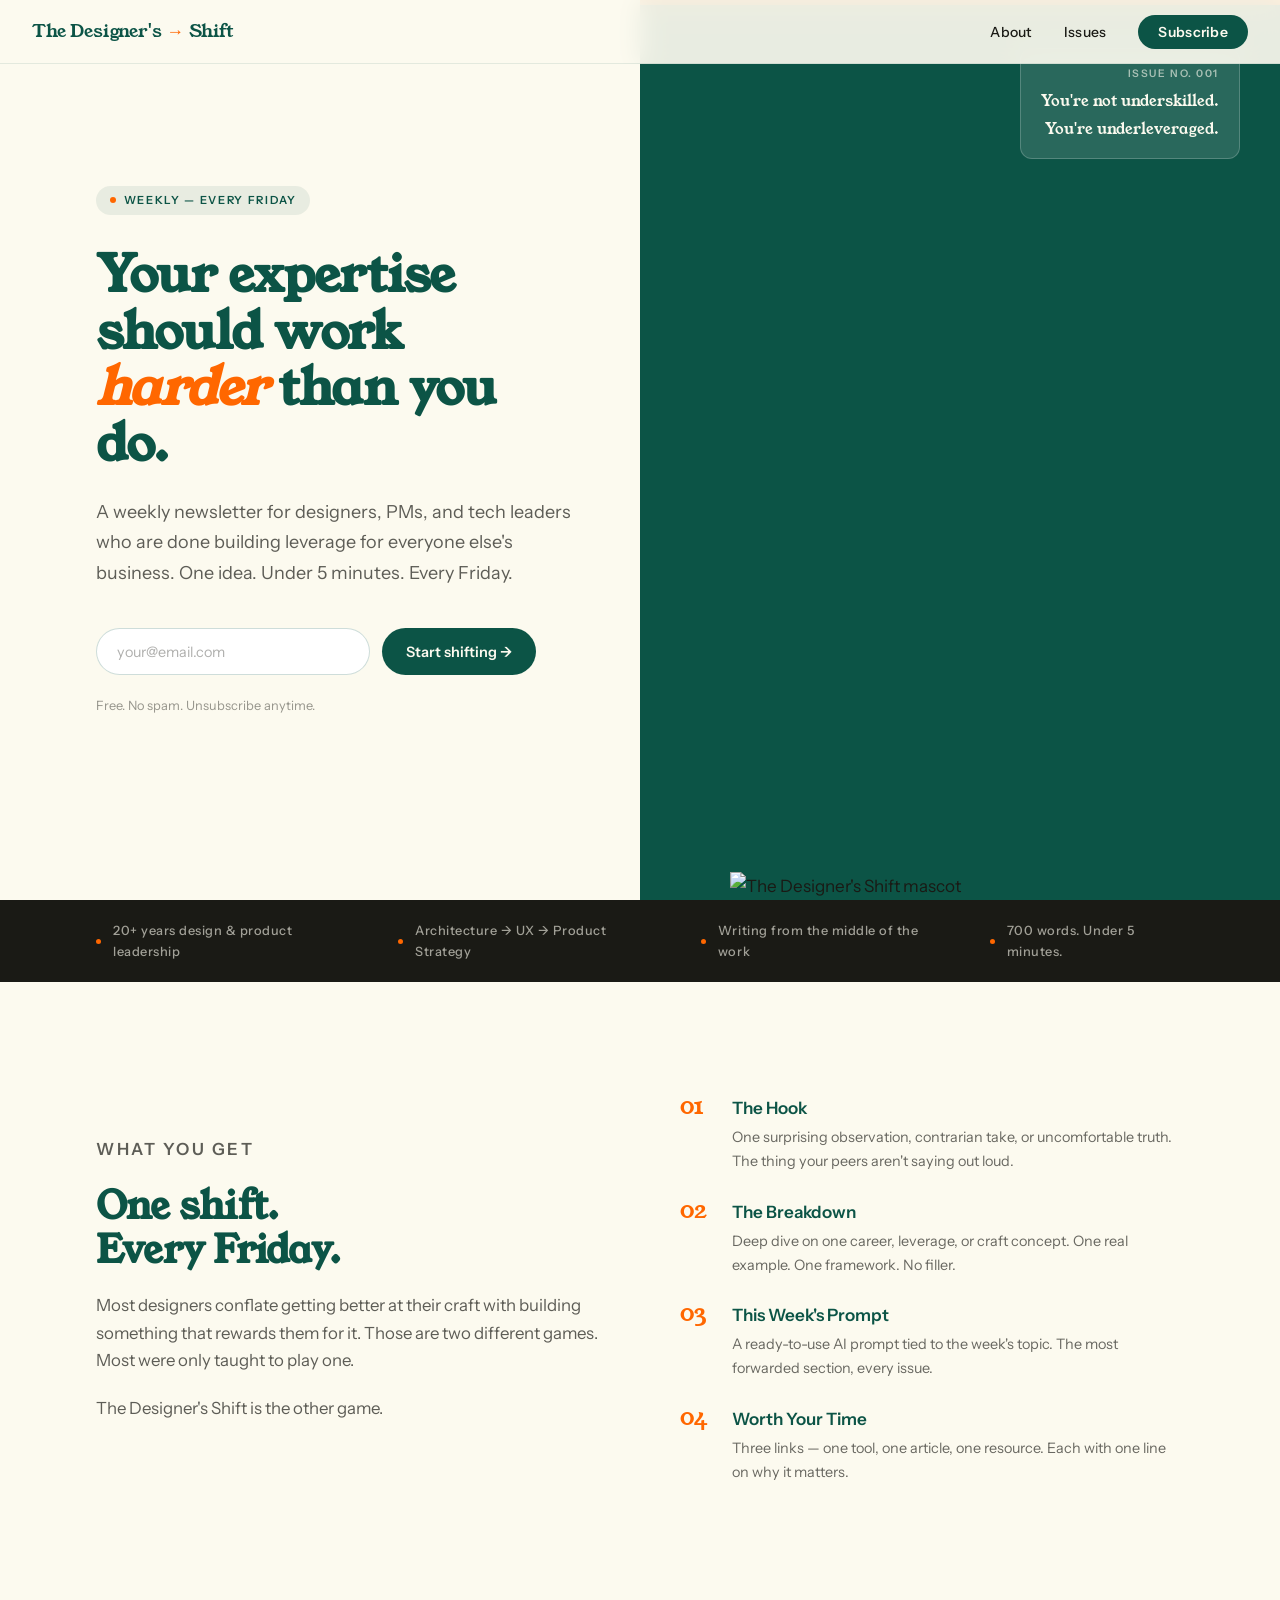
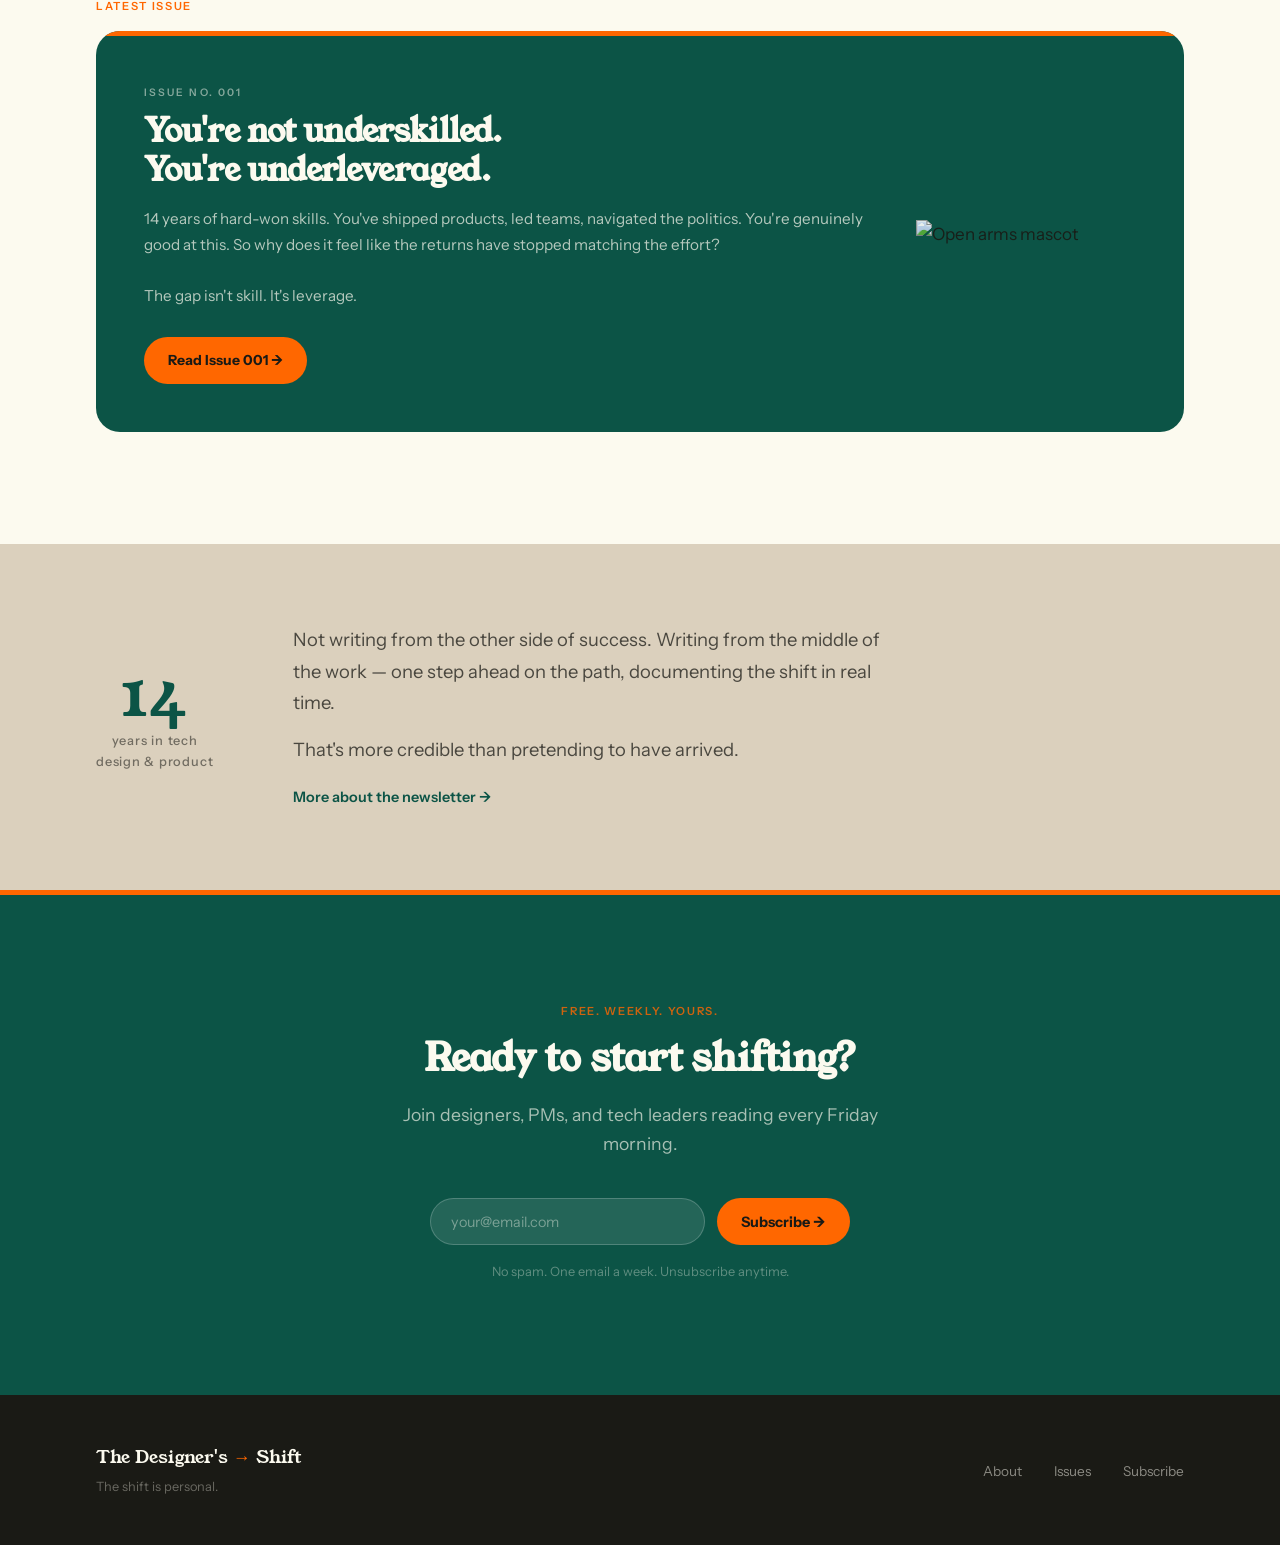
==== index.html @ 1e2752a4 "add site pages" ====
<!DOCTYPE html>
<html lang="en">
<head>
  <meta charset="UTF-8" />
  <meta name="viewport" content="width=device-width, initial-scale=1.0" />
  <title>The Designer's Shift — The shift is personal.</title>
  <meta name="description" content="A weekly newsletter for designers, PMs, and tech leaders who want their expertise to compound — not just clock in." />
  <link rel="preconnect" href="https://fonts.googleapis.com" />
  <link rel="preconnect" href="https://fonts.gstatic.com" crossorigin />
  <link href="https://fonts.googleapis.com/css2?family=Young+Serif&family=Instrument+Sans:ital,wght@0,400;0,500;0,600;1,400&display=swap" rel="stylesheet" />
  <style>
    *, *::before, *::after { box-sizing: border-box; margin: 0; padding: 0; }

    :root {
      --teal: #0C5446;
      --teal-light: #0e6655;
      --orange: #FF6700;
      --cream: #FCFAEF;
      --sand: #DBD0BD;
      --ink: #1A1A15;
      --serif: 'Young Serif', Georgia, serif;
      --sans: 'Instrument Sans', system-ui, sans-serif;
    }

    html { scroll-behavior: smooth; }

    body {
      background: var(--cream);
      color: var(--ink);
      font-family: var(--sans);
      font-size: 17px;
      line-height: 1.65;
      -webkit-font-smoothing: antialiased;
    }

    /* NAV */
    nav {
      position: fixed;
      top: 0; left: 0; right: 0;
      z-index: 100;
      padding: 0 2rem;
      height: 64px;
      display: flex;
      align-items: center;
      justify-content: space-between;
      background: rgba(252, 250, 239, 0.92);
      backdrop-filter: blur(12px);
      -webkit-backdrop-filter: blur(12px);
      border-bottom: 1px solid rgba(12, 84, 70, 0.1);
      transition: all 0.4s cubic-bezier(0.32, 0.72, 0, 1);
    }

    .nav-wordmark {
      font-family: var(--serif);
      font-size: 1.1rem;
      color: var(--teal);
      text-decoration: none;
      letter-spacing: -0.01em;
    }

    .nav-wordmark span {
      color: var(--orange);
    }

    .nav-links {
      display: flex;
      align-items: center;
      gap: 2rem;
      list-style: none;
    }

    .nav-links a {
      font-family: var(--sans);
      font-size: 0.875rem;
      font-weight: 500;
      color: var(--ink);
      text-decoration: none;
      letter-spacing: 0.02em;
      transition: color 0.2s ease;
    }

    .nav-links a:hover { color: var(--teal); }

    .nav-cta {
      background: var(--teal) !important;
      color: var(--cream) !important;
      padding: 0.5rem 1.25rem;
      border-radius: 100px;
      font-weight: 600 !important;
      transition: background 0.2s ease, transform 0.2s cubic-bezier(0.32, 0.72, 0, 1) !important;
    }

    .nav-cta:hover {
      background: var(--teal-light) !important;
      transform: translateY(-1px);
    }

    /* HERO */
    .hero {
      min-height: 100dvh;
      display: grid;
      grid-template-columns: 1fr 1fr;
      align-items: center;
      padding-top: 64px;
      overflow: hidden;
    }

    .hero-left {
      padding: 6rem 4rem 6rem 6rem;
      opacity: 0;
      transform: translateY(24px);
      animation: fadeUp 0.9s cubic-bezier(0.32, 0.72, 0, 1) 0.1s forwards;
    }

    .eyebrow {
      display: inline-flex;
      align-items: center;
      gap: 0.5rem;
      background: rgba(12, 84, 70, 0.08);
      color: var(--teal);
      font-size: 0.7rem;
      font-weight: 600;
      letter-spacing: 0.15em;
      text-transform: uppercase;
      padding: 0.35rem 0.85rem;
      border-radius: 100px;
      margin-bottom: 2rem;
    }

    .eyebrow-dot {
      width: 6px;
      height: 6px;
      background: var(--orange);
      border-radius: 50%;
    }

    h1 {
      font-family: var(--serif);
      font-size: clamp(2.5rem, 4vw, 3.75rem);
      line-height: 1.1;
      color: var(--teal);
      letter-spacing: -0.02em;
      margin-bottom: 1.5rem;
    }

    h1 em {
      font-style: italic;
      color: var(--orange);
    }

    .hero-sub {
      font-size: 1.125rem;
      color: rgba(26, 26, 21, 0.7);
      max-width: 480px;
      margin-bottom: 2.5rem;
      line-height: 1.7;
    }

    .hero-form {
      display: flex;
      gap: 0.75rem;
      max-width: 440px;
    }

    .hero-input {
      flex: 1;
      padding: 0.85rem 1.25rem;
      border: 1.5px solid rgba(12, 84, 70, 0.2);
      border-radius: 100px;
      background: white;
      font-family: var(--sans);
      font-size: 0.9rem;
      color: var(--ink);
      outline: none;
      transition: border-color 0.2s ease;
    }

    .hero-input:focus { border-color: var(--teal); }
    .hero-input::placeholder { color: rgba(26,26,21,0.35); }

    .btn-primary {
      background: var(--teal);
      color: var(--cream);
      border: none;
      padding: 0.85rem 1.5rem;
      border-radius: 100px;
      font-family: var(--sans);
      font-size: 0.9rem;
      font-weight: 600;
      cursor: pointer;
      white-space: nowrap;
      transition: all 0.25s cubic-bezier(0.32, 0.72, 0, 1);
    }

    .btn-primary:hover {
      background: var(--teal-light);
      transform: translateY(-2px);
    }

    .hero-meta {
      margin-top: 1.25rem;
      font-size: 0.8rem;
      color: rgba(26,26,21,0.45);
    }

    .hero-right {
      position: relative;
      height: 100%;
      background: var(--teal);
      display: flex;
      align-items: flex-end;
      justify-content: center;
      overflow: hidden;
      opacity: 0;
      animation: fadeIn 1s cubic-bezier(0.32, 0.72, 0, 1) 0.3s forwards;
    }

    .hero-stripe {
      position: absolute;
      top: 0; left: 0; right: 0;
      height: 5px;
      background: var(--orange);
    }

    .hero-mascot {
      width: 85%;
      max-width: 460px;
      display: block;
      position: relative;
      z-index: 2;
    }

    .hero-issue-badge {
      position: absolute;
      top: 3rem;
      right: 2.5rem;
      background: rgba(255,255,255,0.12);
      border: 1px solid rgba(255,255,255,0.2);
      border-radius: 12px;
      padding: 1rem 1.25rem;
      color: var(--cream);
      text-align: right;
    }

    .hero-issue-badge .label {
      font-size: 0.65rem;
      font-weight: 600;
      letter-spacing: 0.15em;
      text-transform: uppercase;
      opacity: 0.6;
      display: block;
      margin-bottom: 0.25rem;
    }

    .hero-issue-badge .subject {
      font-family: var(--serif);
      font-size: 0.95rem;
      line-height: 1.3;
    }

    /* PROOF BAR */
    .proof-bar {
      background: var(--ink);
      padding: 1.25rem 6rem;
      display: flex;
      align-items: center;
      gap: 3rem;
      opacity: 0;
      animation: fadeIn 0.8s ease 0.8s forwards;
    }

    .proof-item {
      display: flex;
      align-items: center;
      gap: 0.75rem;
      color: rgba(252,250,239,0.6);
      font-size: 0.8rem;
      font-weight: 500;
      letter-spacing: 0.04em;
    }

    .proof-dot {
      width: 5px; height: 5px;
      background: var(--orange);
      border-radius: 50%;
      flex-shrink: 0;
    }

    /* SECTIONS */
    section {
      padding: 7rem 6rem;
    }

    .section-eyebrow {
      font-size: 0.7rem;
      font-weight: 600;
      letter-spacing: 0.15em;
      text-transform: uppercase;
      color: var(--orange);
      margin-bottom: 1rem;
    }

    h2 {
      font-family: var(--serif);
      font-size: clamp(2rem, 3vw, 2.75rem);
      color: var(--teal);
      letter-spacing: -0.02em;
      line-height: 1.15;
      margin-bottom: 1.25rem;
    }

    /* WHAT YOU GET */
    .what-grid {
      display: grid;
      grid-template-columns: 1fr 1fr;
      gap: 5rem;
      align-items: center;
    }

    .what-left p {
      color: rgba(26,26,21,0.7);
      margin-bottom: 1.25rem;
      font-size: 1.05rem;
    }

    .features {
      display: flex;
      flex-direction: column;
      gap: 1.5rem;
    }

    .feature {
      display: flex;
      gap: 1.25rem;
      align-items: flex-start;
      opacity: 0;
      transform: translateY(16px);
      transition: all 0.6s cubic-bezier(0.32, 0.72, 0, 1);
    }

    .feature.visible {
      opacity: 1;
      transform: translateY(0);
    }

    .feature-num {
      font-family: var(--serif);
      font-size: 1.5rem;
      color: var(--orange);
      line-height: 1;
      flex-shrink: 0;
      width: 2rem;
    }

    .feature-text strong {
      display: block;
      font-weight: 600;
      color: var(--teal);
      margin-bottom: 0.25rem;
    }

    .feature-text p {
      font-size: 0.9rem;
      color: rgba(26,26,21,0.65);
    }

    /* THE ISSUE */
    .issue-preview {
      background: var(--teal);
      border-radius: 24px;
      overflow: hidden;
      position: relative;
    }

    .issue-stripe {
      height: 5px;
      background: var(--orange);
    }

    .issue-inner {
      padding: 3rem;
      display: grid;
      grid-template-columns: 1fr auto;
      gap: 3rem;
      align-items: center;
    }

    .issue-label {
      font-size: 0.65rem;
      font-weight: 600;
      letter-spacing: 0.2em;
      text-transform: uppercase;
      color: rgba(252,250,239,0.5);
      margin-bottom: 0.75rem;
    }

    .issue-title {
      font-family: var(--serif);
      font-size: 2rem;
      color: var(--cream);
      line-height: 1.2;
      margin-bottom: 1rem;
    }

    .issue-body {
      color: rgba(252,250,239,0.7);
      font-size: 0.95rem;
      line-height: 1.7;
      margin-bottom: 1.75rem;
    }

    .btn-secondary {
      display: inline-flex;
      align-items: center;
      gap: 0.5rem;
      background: var(--orange);
      color: var(--ink);
      padding: 0.75rem 1.5rem;
      border-radius: 100px;
      font-family: var(--sans);
      font-size: 0.875rem;
      font-weight: 700;
      text-decoration: none;
      transition: all 0.25s cubic-bezier(0.32, 0.72, 0, 1);
    }

    .btn-secondary:hover { transform: translateY(-2px); opacity: 0.9; }

    .issue-mascot {
      width: 220px;
      opacity: 0.9;
    }

    /* ABOUT STRIP */
    .about-strip {
      background: var(--sand);
      padding: 5rem 6rem;
      display: grid;
      grid-template-columns: auto 1fr;
      gap: 5rem;
      align-items: center;
    }

    .about-stat {
      text-align: center;
    }

    .stat-num {
      font-family: var(--serif);
      font-size: 4rem;
      color: var(--teal);
      line-height: 1;
      display: block;
    }

    .stat-label {
      font-size: 0.8rem;
      font-weight: 500;
      color: rgba(26,26,21,0.55);
      letter-spacing: 0.06em;
      display: block;
      margin-top: 0.25rem;
    }

    .about-text p {
      font-size: 1.15rem;
      color: rgba(26,26,21,0.75);
      line-height: 1.7;
      margin-bottom: 1rem;
      max-width: 600px;
    }

    .about-text p:last-child { margin-bottom: 0; }

    /* CTA SECTION */
    .cta-section {
      background: var(--teal);
      padding: 7rem 6rem;
      text-align: center;
      position: relative;
      overflow: hidden;
    }

    .cta-section::before {
      content: '';
      position: absolute;
      top: 0; left: 0; right: 0;
      height: 5px;
      background: var(--orange);
    }

    .cta-section h2 { color: var(--cream); }

    .cta-section .sub {
      color: rgba(252,250,239,0.65);
      font-size: 1.1rem;
      max-width: 520px;
      margin: 1rem auto 2.5rem;
    }

    .cta-form {
      display: flex;
      gap: 0.75rem;
      max-width: 420px;
      margin: 0 auto;
    }

    .cta-input {
      flex: 1;
      padding: 0.85rem 1.25rem;
      border: 1.5px solid rgba(255,255,255,0.2);
      border-radius: 100px;
      background: rgba(255,255,255,0.1);
      font-family: var(--sans);
      font-size: 0.9rem;
      color: var(--cream);
      outline: none;
      transition: border-color 0.2s ease;
    }

    .cta-input:focus { border-color: rgba(255,255,255,0.5); }
    .cta-input::placeholder { color: rgba(252,250,239,0.4); }

    .btn-orange {
      background: var(--orange);
      color: var(--ink);
      border: none;
      padding: 0.85rem 1.5rem;
      border-radius: 100px;
      font-family: var(--sans);
      font-size: 0.9rem;
      font-weight: 700;
      cursor: pointer;
      white-space: nowrap;
      transition: all 0.25s cubic-bezier(0.32, 0.72, 0, 1);
    }

    .btn-orange:hover { transform: translateY(-2px); opacity: 0.9; }

    .cta-meta {
      margin-top: 1rem;
      font-size: 0.8rem;
      color: rgba(252,250,239,0.35);
    }

    /* FOOTER */
    footer {
      background: var(--ink);
      padding: 3rem 6rem;
      display: flex;
      align-items: center;
      justify-content: space-between;
    }

    .footer-wordmark {
      font-family: var(--serif);
      font-size: 1.1rem;
      color: var(--cream);
    }

    .footer-wordmark span { color: var(--orange); }

    .footer-tagline {
      font-size: 0.8rem;
      color: rgba(252,250,239,0.35);
      margin-top: 0.25rem;
    }

    .footer-links {
      display: flex;
      gap: 2rem;
      list-style: none;
    }

    .footer-links a {
      color: rgba(252,250,239,0.5);
      text-decoration: none;
      font-size: 0.85rem;
      transition: color 0.2s ease;
    }

    .footer-links a:hover { color: var(--cream); }

    @keyframes fadeUp {
      to { opacity: 1; transform: translateY(0); }
    }

    @keyframes fadeIn {
      to { opacity: 1; }
    }

    /* RESPONSIVE */
    @media (max-width: 768px) {
      nav { padding: 0 1.5rem; }

      .hero {
        grid-template-columns: 1fr;
        min-height: auto;
      }

      .hero-left {
        padding: 5rem 1.5rem 3rem;
      }

      .hero-right {
        min-height: 360px;
      }

      .hero-form {
        flex-direction: column;
        max-width: 100%;
      }

      .proof-bar { padding: 1.25rem 1.5rem; flex-wrap: wrap; gap: 1rem; }

      section { padding: 4rem 1.5rem; }

      .what-grid { grid-template-columns: 1fr; gap: 3rem; }

      .issue-inner { grid-template-columns: 1fr; }
      .issue-mascot { display: none; }

      .about-strip { padding: 4rem 1.5rem; grid-template-columns: 1fr; gap: 2rem; }

      .cta-section { padding: 5rem 1.5rem; }
      .cta-form { flex-direction: column; max-width: 100%; }

      footer { padding: 2.5rem 1.5rem; flex-direction: column; gap: 1.5rem; text-align: center; }
      .footer-links { justify-content: center; }
    }
  </style>
</head>
<body>

  <!-- NAV -->
  <nav>
    <a href="index.html" class="nav-wordmark">The Designer's <span>→</span> Shift</a>
    <ul class="nav-links">
      <li><a href="about.html">About</a></li>
      <li><a href="blog.html">Issues</a></li>
      <li><a href="subscribe.html" class="nav-cta">Subscribe</a></li>
    </ul>
  </nav>

  <!-- HERO -->
  <section class="hero" style="padding: 0;">
    <div class="hero-left">
      <div class="eyebrow">
        <span class="eyebrow-dot"></span>
        Weekly — Every Friday
      </div>
      <h1>Your expertise should work<br/><em>harder</em> than you do.</h1>
      <p class="hero-sub">A weekly newsletter for designers, PMs, and tech leaders who are done building leverage for everyone else's business. One idea. Under 5 minutes. Every Friday.</p>
      <div class="hero-form">
        <input type="email" class="hero-input" placeholder="your@email.com" />
        <button class="btn-primary">Start shifting →</button>
      </div>
      <p class="hero-meta">Free. No spam. Unsubscribe anytime.</p>
    </div>
    <div class="hero-right">
      <div class="hero-stripe"></div>
      <div class="hero-issue-badge">
        <span class="label">Issue No. 001</span>
        <span class="subject">You're not underskilled.<br/>You're underleveraged.</span>
      </div>
      <img src="assets/mascot-openarms.png" alt="The Designer's Shift mascot" class="hero-mascot" />
    </div>
  </section>

  <!-- PROOF BAR -->
  <div class="proof-bar">
    <div class="proof-item"><span class="proof-dot"></span>20+ years design & product leadership</div>
    <div class="proof-item"><span class="proof-dot"></span>Architecture → UX → Product Strategy</div>
    <div class="proof-item"><span class="proof-dot"></span>Writing from the middle of the work</div>
    <div class="proof-item"><span class="proof-dot"></span>700 words. Under 5 minutes.</div>
  </div>

  <!-- WHAT YOU GET -->
  <section>
    <div class="what-grid">
      <div class="what-left">
        <p class="section-eyebrow">What you get</p>
        <h2>One shift.<br/>Every Friday.</h2>
        <p>Most designers conflate getting better at their craft with building something that rewards them for it. Those are two different games. Most were only taught to play one.</p>
        <p>The Designer's Shift is the other game.</p>
      </div>
      <div class="features">
        <div class="feature">
          <span class="feature-num">01</span>
          <div class="feature-text">
            <strong>The Hook</strong>
            <p>One surprising observation, contrarian take, or uncomfortable truth. The thing your peers aren't saying out loud.</p>
          </div>
        </div>
        <div class="feature">
          <span class="feature-num">02</span>
          <div class="feature-text">
            <strong>The Breakdown</strong>
            <p>Deep dive on one career, leverage, or craft concept. One real example. One framework. No filler.</p>
          </div>
        </div>
        <div class="feature">
          <span class="feature-num">03</span>
          <div class="feature-text">
            <strong>This Week's Prompt</strong>
            <p>A ready-to-use AI prompt tied to the week's topic. The most forwarded section, every issue.</p>
          </div>
        </div>
        <div class="feature">
          <span class="feature-num">04</span>
          <div class="feature-text">
            <strong>Worth Your Time</strong>
            <p>Three links — one tool, one article, one resource. Each with one line on why it matters.</p>
          </div>
        </div>
      </div>
    </div>
  </section>

  <!-- ISSUE PREVIEW -->
  <section style="padding-top: 0;">
    <p class="section-eyebrow">Latest issue</p>
    <div class="issue-preview">
      <div class="issue-stripe"></div>
      <div class="issue-inner">
        <div>
          <p class="issue-label">Issue No. 001</p>
          <h2 class="issue-title">You're not underskilled.<br/>You're underleveraged.</h2>
          <p class="issue-body">14 years of hard-won skills. You've shipped products, led teams, navigated the politics. You're genuinely good at this. So why does it feel like the returns have stopped matching the effort?<br/><br/>The gap isn't skill. It's leverage.</p>
          <a href="blog.html" class="btn-secondary">Read Issue 001 →</a>
        </div>
        <img src="assets/mascot-openarms.png" alt="Open arms mascot" class="issue-mascot" />
      </div>
    </div>
  </section>

  <!-- ABOUT STRIP -->
  <div class="about-strip">
    <div>
      <div class="about-stat">
        <span class="stat-num">14</span>
        <span class="stat-label">years in tech<br/>design & product</span>
      </div>
    </div>
    <div class="about-text">
      <p>Not writing from the other side of success. Writing from the middle of the work — one step ahead on the path, documenting the shift in real time.</p>
      <p>That's more credible than pretending to have arrived.</p>
      <a href="about.html" style="color: var(--teal); font-weight: 600; font-size: 0.9rem; text-decoration: none;">More about the newsletter →</a>
    </div>
  </div>

  <!-- CTA -->
  <section class="cta-section">
    <p class="section-eyebrow" style="color: rgba(255,103,0,0.8);">Free. Weekly. Yours.</p>
    <h2>Ready to start shifting?</h2>
    <p class="sub">Join designers, PMs, and tech leaders reading every Friday morning.</p>
    <div class="cta-form">
      <input type="email" class="cta-input" placeholder="your@email.com" />
      <button class="btn-orange">Subscribe →</button>
    </div>
    <p class="cta-meta">No spam. One email a week. Unsubscribe anytime.</p>
  </section>

  <!-- FOOTER -->
  <footer>
    <div>
      <div class="footer-wordmark">The Designer's <span>→</span> Shift</div>
      <div class="footer-tagline">The shift is personal.</div>
    </div>
    <ul class="footer-links">
      <li><a href="about.html">About</a></li>
      <li><a href="blog.html">Issues</a></li>
      <li><a href="subscribe.html">Subscribe</a></li>
    </ul>
  </footer>

  <script>
    // Scroll reveal for features
    const observer = new IntersectionObserver((entries) => {
      entries.forEach((entry, i) => {
        if (entry.isIntersecting) {
          setTimeout(() => entry.target.classList.add('visible'), i * 100);
        }
      });
    }, { threshold: 0.2 });

    document.querySelectorAll('.feature').forEach(el => observer.observe(el));
  </script>
</body>
</html>
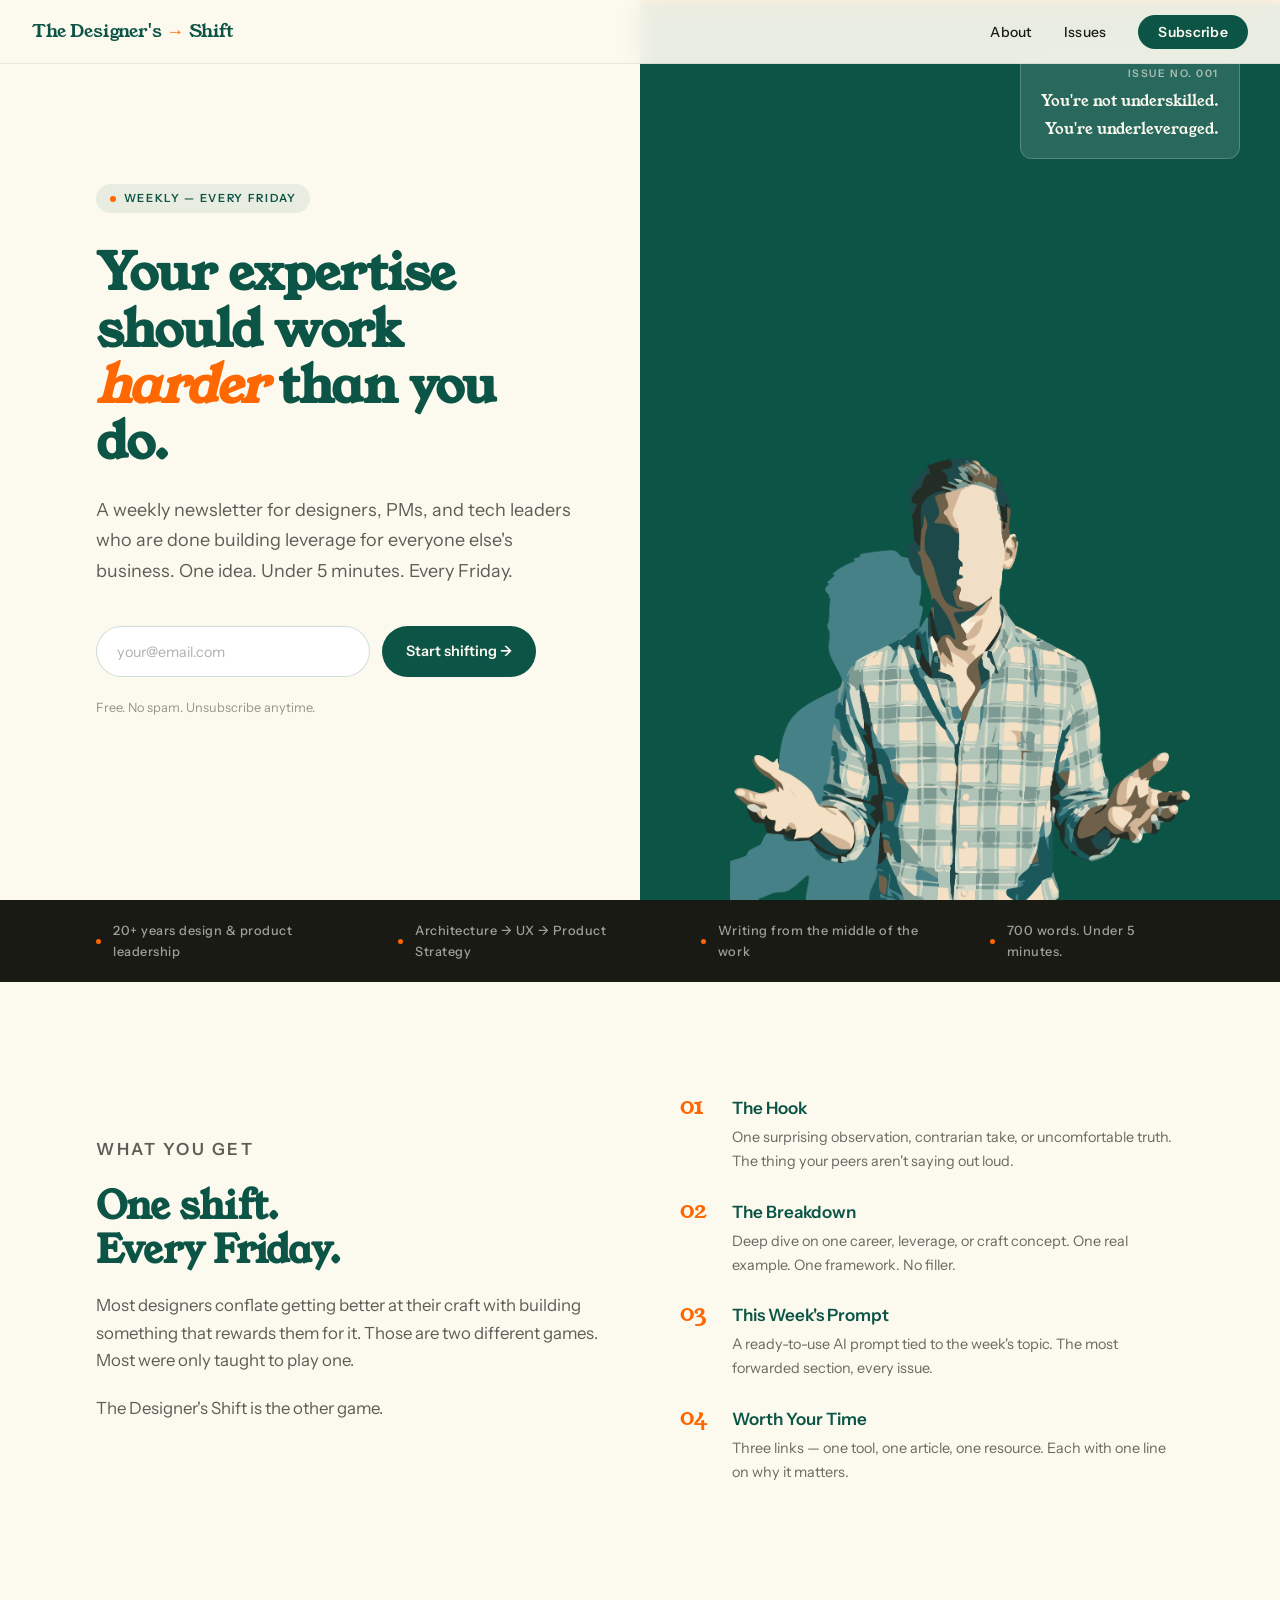
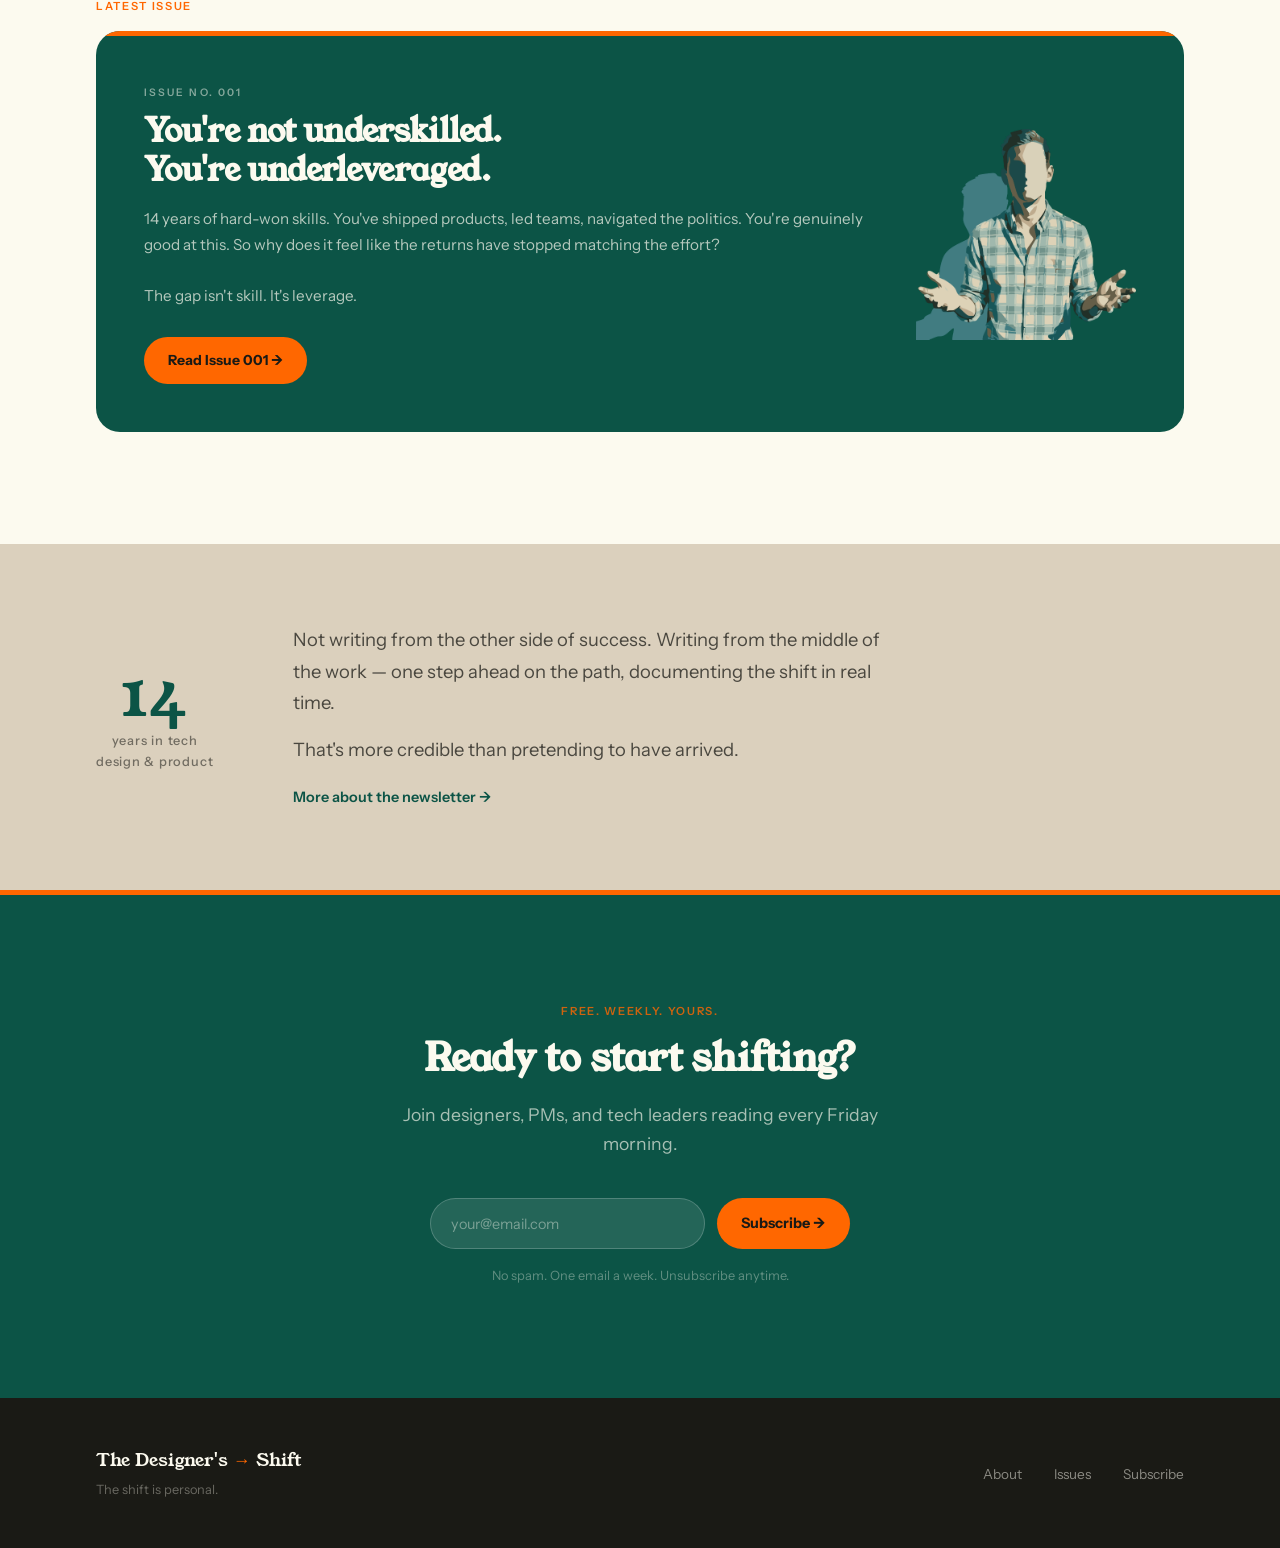
==== commit 8ccd8eed: "wire subscribe buttons to beehiiv" ====
--- a/index.html
+++ b/index.html
@@ -653,7 +653,7 @@
       <p class="hero-sub">A weekly newsletter for designers, PMs, and tech leaders who are done building leverage for everyone else's business. One idea. Under 5 minutes. Every Friday.</p>
       <div class="hero-form">
         <input type="email" class="hero-input" placeholder="your@email.com" />
-        <button class="btn-primary">Start shifting →</button>
+        <a href="https://thedesignersshift.beehiiv.com/subscribe" class="btn-primary" style="text-decoration:none;">Start shifting →</a>
       </div>
       <p class="hero-meta">Free. No spam. Unsubscribe anytime.</p>
     </div>
@@ -756,7 +756,7 @@
     <p class="sub">Join designers, PMs, and tech leaders reading every Friday morning.</p>
     <div class="cta-form">
       <input type="email" class="cta-input" placeholder="your@email.com" />
-      <button class="btn-orange">Subscribe →</button>
+      <a href="https://thedesignersshift.beehiiv.com/subscribe" class="btn-orange" style="text-decoration:none;">Subscribe →</a>
     </div>
     <p class="cta-meta">No spam. One email a week. Unsubscribe anytime.</p>
   </section>
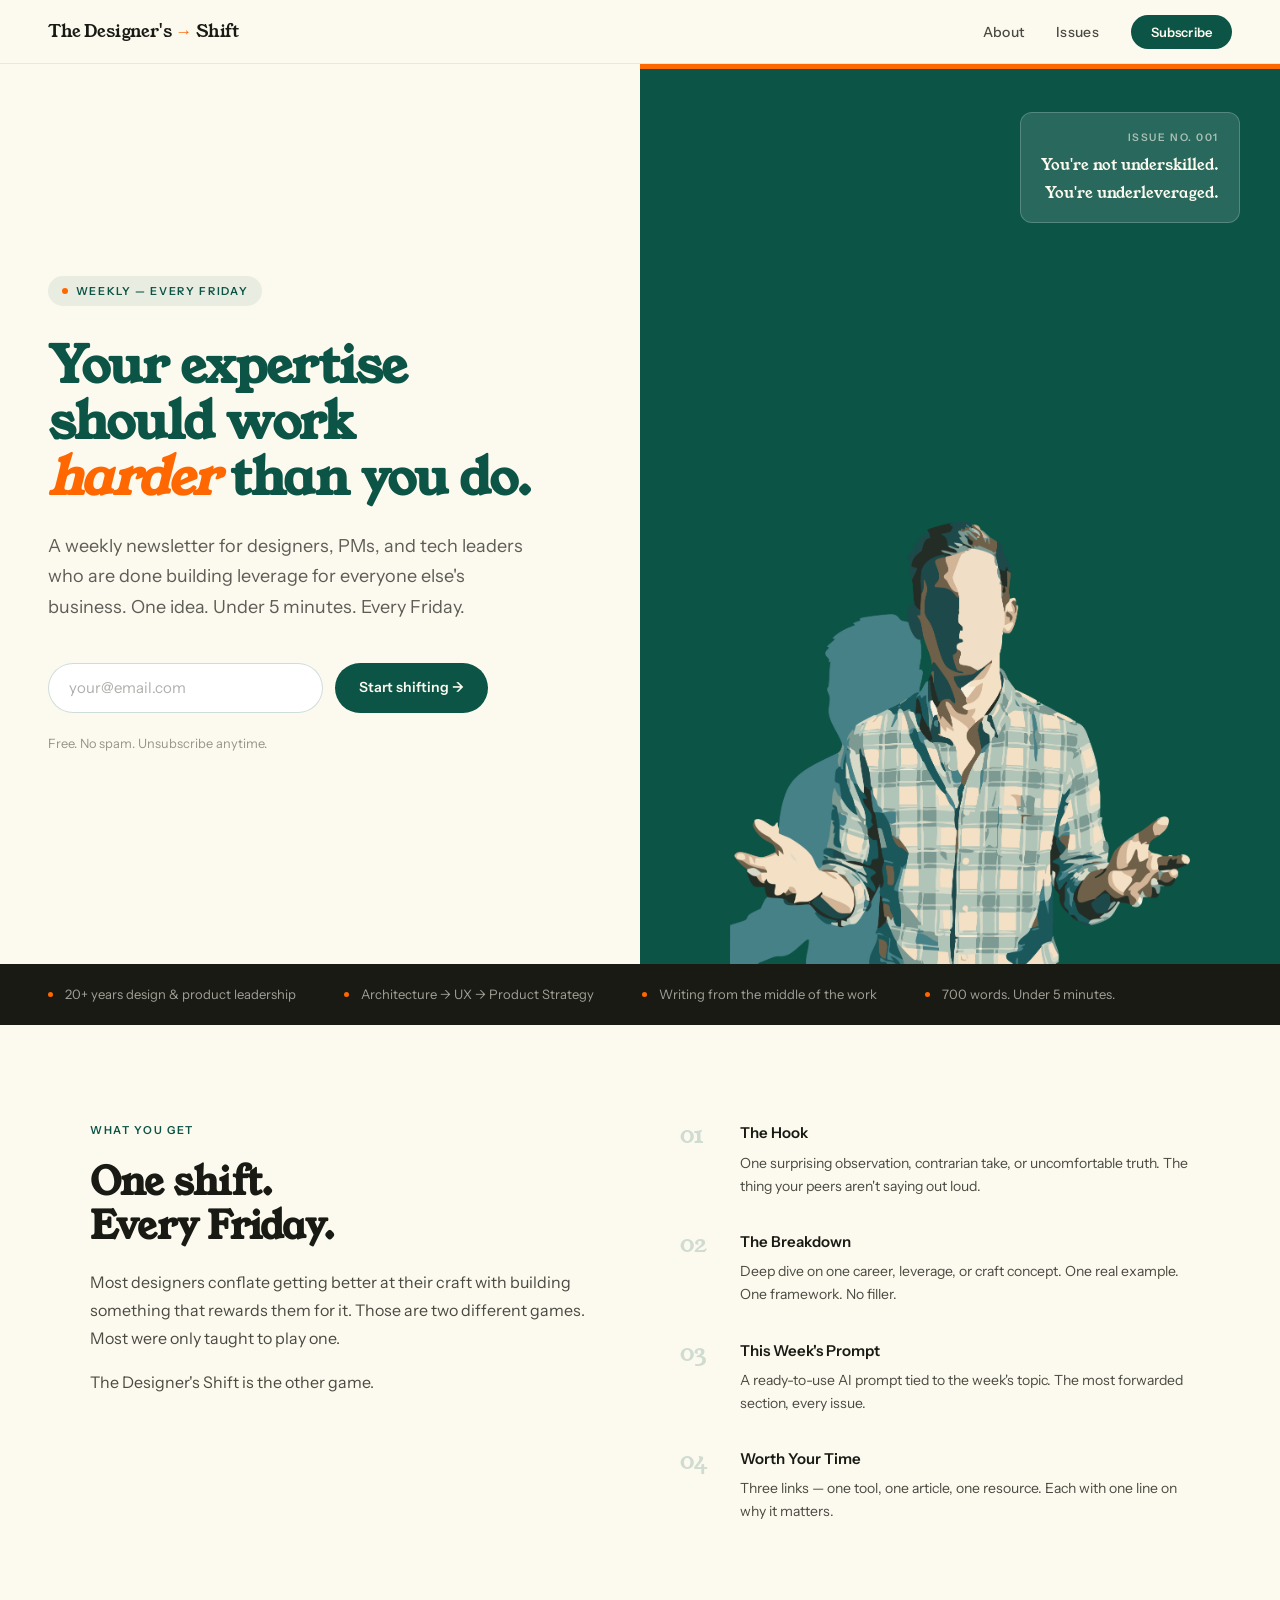
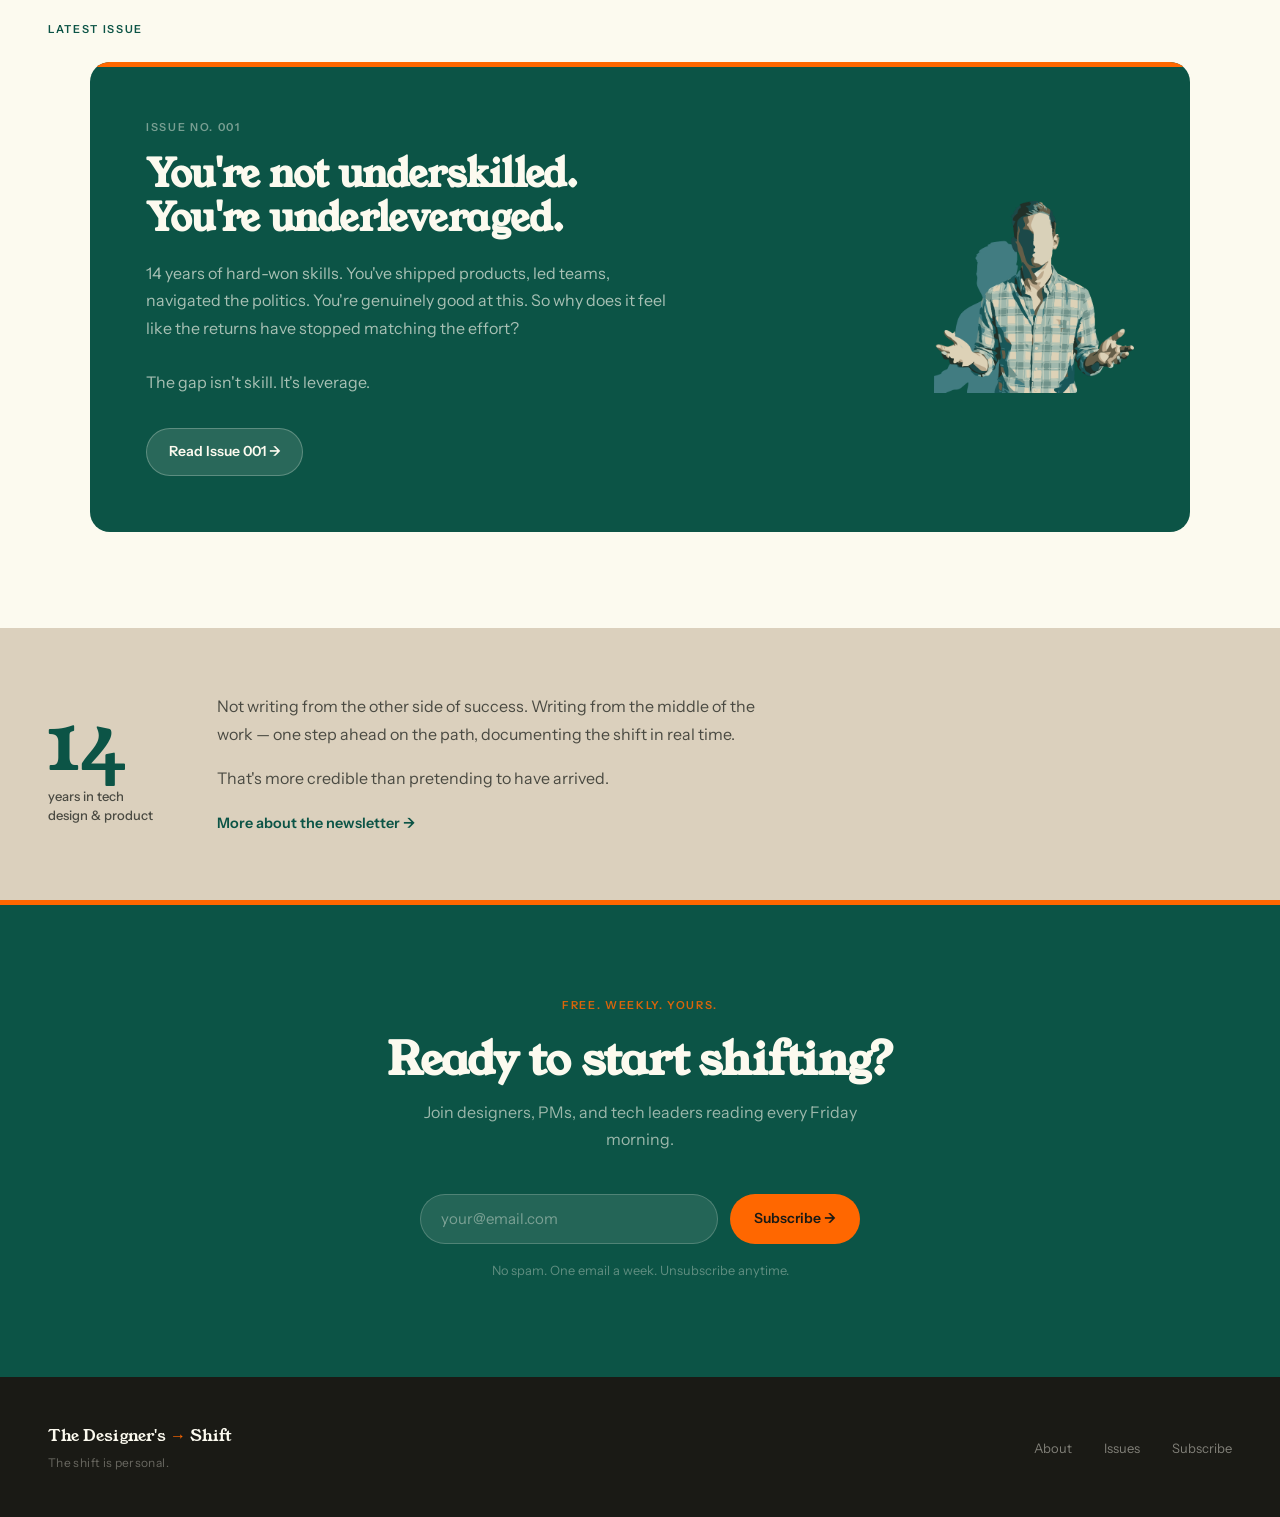
==== commit f3b4b39f: "replace remaining pages" ====
--- a/index.html
+++ b/index.html
@@ -1,99 +1,16 @@
 <!DOCTYPE html>
 <html lang="en">
 <head>
-  <meta charset="UTF-8" />
-  <meta name="viewport" content="width=device-width, initial-scale=1.0" />
+  <meta charset="UTF-8">
+  <meta name="viewport" content="width=device-width, initial-scale=1.0">
   <title>The Designer's Shift — The shift is personal.</title>
-  <meta name="description" content="A weekly newsletter for designers, PMs, and tech leaders who want their expertise to compound — not just clock in." />
-  <link rel="preconnect" href="https://fonts.googleapis.com" />
-  <link rel="preconnect" href="https://fonts.gstatic.com" crossorigin />
-  <link href="https://fonts.googleapis.com/css2?family=Young+Serif&family=Instrument+Sans:ital,wght@0,400;0,500;0,600;1,400&display=swap" rel="stylesheet" />
+  <meta name="description" content="A weekly newsletter for designers, PMs, and tech leaders who want their expertise to compound — not just clock in.">
+  <link rel="preconnect" href="https://fonts.googleapis.com">
+  <link rel="preconnect" href="https://fonts.gstatic.com" crossorigin>
+  <link href="https://fonts.googleapis.com/css2?family=Young+Serif&family=Instrument+Sans:ital,wght@0,400;0,500;0,600;1,400&display=swap" rel="stylesheet">
+  <link rel="stylesheet" href="tds.css">
   <style>
-    *, *::before, *::after { box-sizing: border-box; margin: 0; padding: 0; }
-
-    :root {
-      --teal: #0C5446;
-      --teal-light: #0e6655;
-      --orange: #FF6700;
-      --cream: #FCFAEF;
-      --sand: #DBD0BD;
-      --ink: #1A1A15;
-      --serif: 'Young Serif', Georgia, serif;
-      --sans: 'Instrument Sans', system-ui, sans-serif;
-    }
-
-    html { scroll-behavior: smooth; }
-
-    body {
-      background: var(--cream);
-      color: var(--ink);
-      font-family: var(--sans);
-      font-size: 17px;
-      line-height: 1.65;
-      -webkit-font-smoothing: antialiased;
-    }
-
-    /* NAV */
-    nav {
-      position: fixed;
-      top: 0; left: 0; right: 0;
-      z-index: 100;
-      padding: 0 2rem;
-      height: 64px;
-      display: flex;
-      align-items: center;
-      justify-content: space-between;
-      background: rgba(252, 250, 239, 0.92);
-      backdrop-filter: blur(12px);
-      -webkit-backdrop-filter: blur(12px);
-      border-bottom: 1px solid rgba(12, 84, 70, 0.1);
-      transition: all 0.4s cubic-bezier(0.32, 0.72, 0, 1);
-    }
-
-    .nav-wordmark {
-      font-family: var(--serif);
-      font-size: 1.1rem;
-      color: var(--teal);
-      text-decoration: none;
-      letter-spacing: -0.01em;
-    }
-
-    .nav-wordmark span {
-      color: var(--orange);
-    }
-
-    .nav-links {
-      display: flex;
-      align-items: center;
-      gap: 2rem;
-      list-style: none;
-    }
-
-    .nav-links a {
-      font-family: var(--sans);
-      font-size: 0.875rem;
-      font-weight: 500;
-      color: var(--ink);
-      text-decoration: none;
-      letter-spacing: 0.02em;
-      transition: color 0.2s ease;
-    }
-
-    .nav-links a:hover { color: var(--teal); }
-
-    .nav-cta {
-      background: var(--teal) !important;
-      color: var(--cream) !important;
-      padding: 0.5rem 1.25rem;
-      border-radius: 100px;
-      font-weight: 600 !important;
-      transition: background 0.2s ease, transform 0.2s cubic-bezier(0.32, 0.72, 0, 1) !important;
-    }
-
-    .nav-cta:hover {
-      background: var(--teal-light) !important;
-      transform: translateY(-1px);
-    }
+    /* ── Page-specific styles ── */
 
     /* HERO */
     .hero {
@@ -101,24 +18,24 @@
       display: grid;
       grid-template-columns: 1fr 1fr;
       align-items: center;
-      padding-top: 64px;
+      padding-top: var(--nav-h);
       overflow: hidden;
     }
 
     .hero-left {
-      padding: 6rem 4rem 6rem 6rem;
+      padding: 6rem 4rem 6rem 3rem;
       opacity: 0;
       transform: translateY(24px);
-      animation: fadeUp 0.9s cubic-bezier(0.32, 0.72, 0, 1) 0.1s forwards;
-    }
-
-    .eyebrow {
+      animation: fadeUp 0.9s var(--ease) 0.1s forwards;
+    }
+
+    .hero-eyebrow {
       display: inline-flex;
       align-items: center;
       gap: 0.5rem;
       background: rgba(12, 84, 70, 0.08);
       color: var(--teal);
-      font-size: 0.7rem;
+      font-size: 0.6875rem;
       font-weight: 600;
       letter-spacing: 0.15em;
       text-transform: uppercase;
@@ -132,9 +49,10 @@
       height: 6px;
       background: var(--orange);
       border-radius: 50%;
-    }
-
-    h1 {
+      flex-shrink: 0;
+    }
+
+    .hero h1 {
       font-family: var(--serif);
       font-size: clamp(2.5rem, 4vw, 3.75rem);
       line-height: 1.1;
@@ -143,10 +61,7 @@
       margin-bottom: 1.5rem;
     }
 
-    h1 em {
-      font-style: italic;
-      color: var(--orange);
-    }
+    .hero h1 em { font-style: italic; color: var(--orange); }
 
     .hero-sub {
       font-size: 1.125rem;
@@ -162,64 +77,23 @@
       max-width: 440px;
     }
 
-    .hero-input {
-      flex: 1;
-      padding: 0.85rem 1.25rem;
-      border: 1.5px solid rgba(12, 84, 70, 0.2);
-      border-radius: 100px;
-      background: white;
-      font-family: var(--sans);
-      font-size: 0.9rem;
-      color: var(--ink);
-      outline: none;
-      transition: border-color 0.2s ease;
-    }
-
-    .hero-input:focus { border-color: var(--teal); }
-    .hero-input::placeholder { color: rgba(26,26,21,0.35); }
-
-    .btn-primary {
-      background: var(--teal);
-      color: var(--cream);
-      border: none;
-      padding: 0.85rem 1.5rem;
-      border-radius: 100px;
-      font-family: var(--sans);
-      font-size: 0.9rem;
-      font-weight: 600;
-      cursor: pointer;
-      white-space: nowrap;
-      transition: all 0.25s cubic-bezier(0.32, 0.72, 0, 1);
-    }
-
-    .btn-primary:hover {
-      background: var(--teal-light);
-      transform: translateY(-2px);
-    }
-
     .hero-meta {
       margin-top: 1.25rem;
       font-size: 0.8rem;
-      color: rgba(26,26,21,0.45);
+      color: rgba(26, 26, 21, 0.45);
     }
 
     .hero-right {
       position: relative;
       height: 100%;
+      min-height: 100dvh;
       background: var(--teal);
       display: flex;
       align-items: flex-end;
       justify-content: center;
       overflow: hidden;
       opacity: 0;
-      animation: fadeIn 1s cubic-bezier(0.32, 0.72, 0, 1) 0.3s forwards;
-    }
-
-    .hero-stripe {
-      position: absolute;
-      top: 0; left: 0; right: 0;
-      height: 5px;
-      background: var(--orange);
+      animation: fadeIn 1s var(--ease) 0.3s forwards;
     }
 
     .hero-mascot {
@@ -234,12 +108,13 @@
       position: absolute;
       top: 3rem;
       right: 2.5rem;
-      background: rgba(255,255,255,0.12);
-      border: 1px solid rgba(255,255,255,0.2);
+      background: rgba(255, 255, 255, 0.12);
+      border: 1px solid rgba(255, 255, 255, 0.2);
       border-radius: 12px;
       padding: 1rem 1.25rem;
       color: var(--cream);
       text-align: right;
+      z-index: 3;
     }
 
     .hero-issue-badge .label {
@@ -261,10 +136,11 @@
     /* PROOF BAR */
     .proof-bar {
       background: var(--ink);
-      padding: 1.25rem 6rem;
+      padding: 1.25rem 3rem;
       display: flex;
       align-items: center;
       gap: 3rem;
+      overflow-x: auto;
       opacity: 0;
       animation: fadeIn 0.8s ease 0.8s forwards;
     }
@@ -273,40 +149,22 @@
       display: flex;
       align-items: center;
       gap: 0.75rem;
-      color: rgba(252,250,239,0.6);
-      font-size: 0.8rem;
-      font-weight: 500;
-      letter-spacing: 0.04em;
+      color: rgba(252, 250, 239, 0.6);
+      font-size: 0.8125rem;
+      white-space: nowrap;
     }
 
     .proof-dot {
-      width: 5px; height: 5px;
+      width: 5px;
+      height: 5px;
+      border-radius: 50%;
       background: var(--orange);
-      border-radius: 50%;
       flex-shrink: 0;
     }
 
     /* SECTIONS */
     section {
-      padding: 7rem 6rem;
-    }
-
-    .section-eyebrow {
-      font-size: 0.7rem;
-      font-weight: 600;
-      letter-spacing: 0.15em;
-      text-transform: uppercase;
-      color: var(--orange);
-      margin-bottom: 1rem;
-    }
-
-    h2 {
-      font-family: var(--serif);
-      font-size: clamp(2rem, 3vw, 2.75rem);
-      color: var(--teal);
-      letter-spacing: -0.02em;
-      line-height: 1.15;
-      margin-bottom: 1.25rem;
+      padding: 6rem 3rem;
     }
 
     /* WHAT YOU GET */
@@ -314,302 +172,235 @@
       display: grid;
       grid-template-columns: 1fr 1fr;
       gap: 5rem;
-      align-items: center;
+      align-items: start;
+      max-width: 1100px;
+      margin: 0 auto;
+    }
+
+    .section-eyebrow {
+      font-size: 0.6875rem;
+      font-weight: 600;
+      letter-spacing: 0.15em;
+      text-transform: uppercase;
+      color: var(--teal);
+      margin-bottom: 1.25rem;
+      display: block;
+    }
+
+    .what-left h2 {
+      font-family: var(--serif);
+      font-size: clamp(2rem, 3vw, 2.75rem);
+      color: var(--ink);
+      letter-spacing: -0.02em;
+      line-height: 1.15;
+      margin-bottom: 1.25rem;
     }
 
     .what-left p {
-      color: rgba(26,26,21,0.7);
-      margin-bottom: 1.25rem;
-      font-size: 1.05rem;
-    }
-
-    .features {
-      display: flex;
-      flex-direction: column;
-      gap: 1.5rem;
-    }
+      font-size: 1rem;
+      color: var(--ink-muted);
+      line-height: 1.75;
+      margin-bottom: 1rem;
+    }
+
+    .features { display: flex; flex-direction: column; gap: 2rem; }
 
     .feature {
-      display: flex;
+      display: grid;
+      grid-template-columns: 2.5rem 1fr;
       gap: 1.25rem;
-      align-items: flex-start;
+      align-items: start;
       opacity: 0;
-      transform: translateY(16px);
-      transition: all 0.6s cubic-bezier(0.32, 0.72, 0, 1);
-    }
-
-    .feature.visible {
-      opacity: 1;
-      transform: translateY(0);
-    }
+      transform: translateY(12px);
+      transition: opacity 0.5s var(--ease), transform 0.5s var(--ease);
+    }
+
+    .feature.visible { opacity: 1; transform: translateY(0); }
 
     .feature-num {
       font-family: var(--serif);
       font-size: 1.5rem;
-      color: var(--orange);
+      color: rgba(12, 84, 70, 0.18);
       line-height: 1;
-      flex-shrink: 0;
-      width: 2rem;
+      padding-top: 2px;
     }
 
     .feature-text strong {
       display: block;
-      font-weight: 600;
-      color: var(--teal);
-      margin-bottom: 0.25rem;
+      font-size: 0.9375rem;
+      font-weight: 600;
+      color: var(--ink);
+      margin-bottom: 0.35rem;
     }
 
     .feature-text p {
-      font-size: 0.9rem;
-      color: rgba(26,26,21,0.65);
-    }
-
-    /* THE ISSUE */
+      font-size: 0.875rem;
+      color: var(--ink-muted);
+      line-height: 1.65;
+    }
+
+    /* ISSUE PREVIEW */
     .issue-preview {
       background: var(--teal);
-      border-radius: 24px;
+      border-radius: 20px;
       overflow: hidden;
       position: relative;
-    }
-
-    .issue-stripe {
-      height: 5px;
-      background: var(--orange);
+      max-width: 1100px;
+      margin: 0 auto;
     }
 
     .issue-inner {
-      padding: 3rem;
       display: grid;
       grid-template-columns: 1fr auto;
-      gap: 3rem;
-      align-items: center;
+      align-items: center;
+      gap: 2rem;
+      padding: 3.5rem;
     }
 
     .issue-label {
-      font-size: 0.65rem;
-      font-weight: 600;
-      letter-spacing: 0.2em;
+      font-size: 0.6875rem;
+      font-weight: 600;
+      letter-spacing: 0.15em;
       text-transform: uppercase;
-      color: rgba(252,250,239,0.5);
-      margin-bottom: 0.75rem;
+      color: rgba(252, 250, 239, 0.45);
+      margin-bottom: 1rem;
     }
 
     .issue-title {
       font-family: var(--serif);
-      font-size: 2rem;
+      font-size: clamp(1.75rem, 3vw, 2.5rem);
       color: var(--cream);
-      line-height: 1.2;
-      margin-bottom: 1rem;
+      letter-spacing: -0.02em;
+      line-height: 1.15;
+      margin-bottom: 1.25rem;
     }
 
     .issue-body {
-      color: rgba(252,250,239,0.7);
-      font-size: 0.95rem;
+      font-size: 1rem;
+      color: rgba(252, 250, 239, 0.65);
       line-height: 1.7;
-      margin-bottom: 1.75rem;
+      max-width: 520px;
+      margin-bottom: 2rem;
     }
 
     .btn-secondary {
       display: inline-flex;
       align-items: center;
       gap: 0.5rem;
-      background: var(--orange);
-      color: var(--ink);
-      padding: 0.75rem 1.5rem;
+      background: rgba(252, 250, 239, 0.12);
+      border: 1px solid rgba(252, 250, 239, 0.25);
+      color: var(--cream);
+      padding: 0.7rem 1.35rem;
       border-radius: 100px;
-      font-family: var(--sans);
       font-size: 0.875rem;
-      font-weight: 700;
+      font-weight: 600;
       text-decoration: none;
-      transition: all 0.25s cubic-bezier(0.32, 0.72, 0, 1);
-    }
-
-    .btn-secondary:hover { transform: translateY(-2px); opacity: 0.9; }
+      transition: background 0.2s, transform 0.2s var(--ease);
+    }
+
+    .btn-secondary:hover { background: rgba(252, 250, 239, 0.2); transform: translateY(-2px); }
 
     .issue-mascot {
-      width: 220px;
+      width: 200px;
       opacity: 0.9;
     }
 
     /* ABOUT STRIP */
     .about-strip {
       background: var(--sand);
-      padding: 5rem 6rem;
+      padding: 4rem 3rem;
       display: grid;
       grid-template-columns: auto 1fr;
-      gap: 5rem;
+      gap: 4rem;
       align-items: center;
     }
 
     .about-stat {
-      text-align: center;
+      display: flex;
+      flex-direction: column;
+      align-items: flex-start;
     }
 
     .stat-num {
       font-family: var(--serif);
-      font-size: 4rem;
+      font-size: 5rem;
       color: var(--teal);
       line-height: 1;
-      display: block;
+      letter-spacing: -0.03em;
     }
 
     .stat-label {
-      font-size: 0.8rem;
+      font-size: 0.8125rem;
       font-weight: 500;
-      color: rgba(26,26,21,0.55);
-      letter-spacing: 0.06em;
-      display: block;
+      color: var(--ink-muted);
+      line-height: 1.4;
       margin-top: 0.25rem;
     }
 
     .about-text p {
-      font-size: 1.15rem;
-      color: rgba(26,26,21,0.75);
-      line-height: 1.7;
+      font-size: 1rem;
+      color: var(--ink-muted);
+      line-height: 1.75;
       margin-bottom: 1rem;
-      max-width: 600px;
-    }
-
-    .about-text p:last-child { margin-bottom: 0; }
+      max-width: 540px;
+    }
+
+    .about-text a {
+      color: var(--teal);
+      font-weight: 600;
+      font-size: 0.9rem;
+      text-decoration: none;
+      transition: opacity 0.2s;
+    }
+
+    .about-text a:hover { opacity: 0.75; }
 
     /* CTA SECTION */
     .cta-section {
       background: var(--teal);
-      padding: 7rem 6rem;
       text-align: center;
       position: relative;
       overflow: hidden;
     }
 
-    .cta-section::before {
-      content: '';
-      position: absolute;
-      top: 0; left: 0; right: 0;
-      height: 5px;
-      background: var(--orange);
-    }
-
-    .cta-section h2 { color: var(--cream); }
+    .cta-section .section-eyebrow { color: rgba(255, 103, 0, 0.85); }
+
+    .cta-section h2 {
+      font-family: var(--serif);
+      font-size: clamp(2rem, 3.5vw, 3rem);
+      color: var(--cream);
+      letter-spacing: -0.02em;
+      line-height: 1.15;
+      margin-bottom: 0.875rem;
+    }
 
     .cta-section .sub {
-      color: rgba(252,250,239,0.65);
-      font-size: 1.1rem;
-      max-width: 520px;
-      margin: 1rem auto 2.5rem;
+      font-size: 1rem;
+      color: rgba(252, 250, 239, 0.6);
+      max-width: 480px;
+      margin: 0 auto 2.5rem;
+      line-height: 1.7;
     }
 
     .cta-form {
       display: flex;
       gap: 0.75rem;
-      max-width: 420px;
+      max-width: 440px;
       margin: 0 auto;
     }
-
-    .cta-input {
-      flex: 1;
-      padding: 0.85rem 1.25rem;
-      border: 1.5px solid rgba(255,255,255,0.2);
-      border-radius: 100px;
-      background: rgba(255,255,255,0.1);
-      font-family: var(--sans);
-      font-size: 0.9rem;
-      color: var(--cream);
-      outline: none;
-      transition: border-color 0.2s ease;
-    }
-
-    .cta-input:focus { border-color: rgba(255,255,255,0.5); }
-    .cta-input::placeholder { color: rgba(252,250,239,0.4); }
-
-    .btn-orange {
-      background: var(--orange);
-      color: var(--ink);
-      border: none;
-      padding: 0.85rem 1.5rem;
-      border-radius: 100px;
-      font-family: var(--sans);
-      font-size: 0.9rem;
-      font-weight: 700;
-      cursor: pointer;
-      white-space: nowrap;
-      transition: all 0.25s cubic-bezier(0.32, 0.72, 0, 1);
-    }
-
-    .btn-orange:hover { transform: translateY(-2px); opacity: 0.9; }
 
     .cta-meta {
       margin-top: 1rem;
       font-size: 0.8rem;
-      color: rgba(252,250,239,0.35);
-    }
-
-    /* FOOTER */
-    footer {
-      background: var(--ink);
-      padding: 3rem 6rem;
-      display: flex;
-      align-items: center;
-      justify-content: space-between;
-    }
-
-    .footer-wordmark {
-      font-family: var(--serif);
-      font-size: 1.1rem;
-      color: var(--cream);
-    }
-
-    .footer-wordmark span { color: var(--orange); }
-
-    .footer-tagline {
-      font-size: 0.8rem;
-      color: rgba(252,250,239,0.35);
-      margin-top: 0.25rem;
-    }
-
-    .footer-links {
-      display: flex;
-      gap: 2rem;
-      list-style: none;
-    }
-
-    .footer-links a {
-      color: rgba(252,250,239,0.5);
-      text-decoration: none;
-      font-size: 0.85rem;
-      transition: color 0.2s ease;
-    }
-
-    .footer-links a:hover { color: var(--cream); }
-
-    @keyframes fadeUp {
-      to { opacity: 1; transform: translateY(0); }
-    }
-
-    @keyframes fadeIn {
-      to { opacity: 1; }
+      color: rgba(252, 250, 239, 0.35);
     }
 
     /* RESPONSIVE */
     @media (max-width: 768px) {
-      nav { padding: 0 1.5rem; }
-
-      .hero {
-        grid-template-columns: 1fr;
-        min-height: auto;
-      }
-
-      .hero-left {
-        padding: 5rem 1.5rem 3rem;
-      }
-
-      .hero-right {
-        min-height: 360px;
-      }
-
-      .hero-form {
-        flex-direction: column;
-        max-width: 100%;
-      }
+      .hero { grid-template-columns: 1fr; min-height: auto; }
+      .hero-left { padding: 5rem 1.5rem 3rem; }
+      .hero-right { min-height: 360px; }
+      .hero-form { flex-direction: column; max-width: 100%; }
 
       .proof-bar { padding: 1.25rem 1.5rem; flex-wrap: wrap; gap: 1rem; }
 
@@ -620,13 +411,10 @@
       .issue-inner { grid-template-columns: 1fr; }
       .issue-mascot { display: none; }
 
-      .about-strip { padding: 4rem 1.5rem; grid-template-columns: 1fr; gap: 2rem; }
+      .about-strip { padding: 3rem 1.5rem; grid-template-columns: 1fr; gap: 2rem; }
 
       .cta-section { padding: 5rem 1.5rem; }
       .cta-form { flex-direction: column; max-width: 100%; }
-
-      footer { padding: 2.5rem 1.5rem; flex-direction: column; gap: 1.5rem; text-align: center; }
-      .footer-links { justify-content: center; }
     }
   </style>
 </head>
@@ -634,7 +422,7 @@
 
   <!-- NAV -->
   <nav>
-    <a href="index.html" class="nav-wordmark">The Designer's <span>→</span> Shift</a>
+    <a href="index.html" class="nav-wordmark">The Designer's <span class="arrow">→</span> Shift</a>
     <ul class="nav-links">
       <li><a href="about.html">About</a></li>
       <li><a href="blog.html">Issues</a></li>
@@ -643,29 +431,29 @@
   </nav>
 
   <!-- HERO -->
-  <section class="hero" style="padding: 0;">
+  <div class="hero">
     <div class="hero-left">
-      <div class="eyebrow">
+      <div class="hero-eyebrow">
         <span class="eyebrow-dot"></span>
         Weekly — Every Friday
       </div>
-      <h1>Your expertise should work<br/><em>harder</em> than you do.</h1>
+      <h1>Your expertise should work<br><em>harder</em> than you do.</h1>
       <p class="hero-sub">A weekly newsletter for designers, PMs, and tech leaders who are done building leverage for everyone else's business. One idea. Under 5 minutes. Every Friday.</p>
       <div class="hero-form">
-        <input type="email" class="hero-input" placeholder="your@email.com" />
-        <a href="https://thedesignersshift.beehiiv.com/subscribe" class="btn-primary" style="text-decoration:none;">Start shifting →</a>
+        <input type="email" class="input" placeholder="your@email.com">
+        <a href="https://thedesignersshift.beehiiv.com/subscribe" class="btn btn-teal btn-sm" style="padding: 0.85rem 1.5rem;">Start shifting →</a>
       </div>
       <p class="hero-meta">Free. No spam. Unsubscribe anytime.</p>
     </div>
     <div class="hero-right">
-      <div class="hero-stripe"></div>
+      <div class="stripe"></div>
       <div class="hero-issue-badge">
         <span class="label">Issue No. 001</span>
-        <span class="subject">You're not underskilled.<br/>You're underleveraged.</span>
+        <span class="subject">You're not underskilled.<br>You're underleveraged.</span>
       </div>
-      <img src="assets/mascot-openarms.png" alt="The Designer's Shift mascot" class="hero-mascot" />
-    </div>
-  </section>
+      <img src="assets/mascot-openarms.png" alt="The Designer's Shift mascot" class="hero-mascot">
+    </div>
+  </div>
 
   <!-- PROOF BAR -->
   <div class="proof-bar">
@@ -679,8 +467,8 @@
   <section>
     <div class="what-grid">
       <div class="what-left">
-        <p class="section-eyebrow">What you get</p>
-        <h2>One shift.<br/>Every Friday.</h2>
+        <span class="section-eyebrow">What you get</span>
+        <h2>One shift.<br>Every Friday.</h2>
         <p>Most designers conflate getting better at their craft with building something that rewards them for it. Those are two different games. Most were only taught to play one.</p>
         <p>The Designer's Shift is the other game.</p>
       </div>
@@ -719,44 +507,43 @@
 
   <!-- ISSUE PREVIEW -->
   <section style="padding-top: 0;">
-    <p class="section-eyebrow">Latest issue</p>
+    <span class="section-eyebrow" style="padding-left: 0; display:block; margin-bottom: 1.5rem;">Latest issue</span>
     <div class="issue-preview">
-      <div class="issue-stripe"></div>
+      <div class="stripe"></div>
       <div class="issue-inner">
         <div>
           <p class="issue-label">Issue No. 001</p>
-          <h2 class="issue-title">You're not underskilled.<br/>You're underleveraged.</h2>
-          <p class="issue-body">14 years of hard-won skills. You've shipped products, led teams, navigated the politics. You're genuinely good at this. So why does it feel like the returns have stopped matching the effort?<br/><br/>The gap isn't skill. It's leverage.</p>
+          <h2 class="issue-title">You're not underskilled.<br>You're underleveraged.</h2>
+          <p class="issue-body">14 years of hard-won skills. You've shipped products, led teams, navigated the politics. You're genuinely good at this. So why does it feel like the returns have stopped matching the effort?<br><br>The gap isn't skill. It's leverage.</p>
           <a href="blog.html" class="btn-secondary">Read Issue 001 →</a>
         </div>
-        <img src="assets/mascot-openarms.png" alt="Open arms mascot" class="issue-mascot" />
+        <img src="assets/mascot-openarms.png" alt="Open arms mascot" class="issue-mascot">
       </div>
     </div>
   </section>
 
   <!-- ABOUT STRIP -->
   <div class="about-strip">
-    <div>
-      <div class="about-stat">
-        <span class="stat-num">14</span>
-        <span class="stat-label">years in tech<br/>design & product</span>
-      </div>
+    <div class="about-stat">
+      <span class="stat-num">14</span>
+      <span class="stat-label">years in tech<br>design & product</span>
     </div>
     <div class="about-text">
       <p>Not writing from the other side of success. Writing from the middle of the work — one step ahead on the path, documenting the shift in real time.</p>
       <p>That's more credible than pretending to have arrived.</p>
-      <a href="about.html" style="color: var(--teal); font-weight: 600; font-size: 0.9rem; text-decoration: none;">More about the newsletter →</a>
+      <a href="about.html">More about the newsletter →</a>
     </div>
   </div>
 
   <!-- CTA -->
   <section class="cta-section">
-    <p class="section-eyebrow" style="color: rgba(255,103,0,0.8);">Free. Weekly. Yours.</p>
+    <div class="stripe"></div>
+    <span class="section-eyebrow">Free. Weekly. Yours.</span>
     <h2>Ready to start shifting?</h2>
     <p class="sub">Join designers, PMs, and tech leaders reading every Friday morning.</p>
     <div class="cta-form">
-      <input type="email" class="cta-input" placeholder="your@email.com" />
-      <a href="https://thedesignersshift.beehiiv.com/subscribe" class="btn-orange" style="text-decoration:none;">Subscribe →</a>
+      <input type="email" class="input input-ghost" placeholder="your@email.com">
+      <a href="https://thedesignersshift.beehiiv.com/subscribe" class="btn btn-orange btn-sm" style="padding: 0.85rem 1.5rem; text-decoration:none;">Subscribe →</a>
     </div>
     <p class="cta-meta">No spam. One email a week. Unsubscribe anytime.</p>
   </section>
@@ -764,7 +551,7 @@
   <!-- FOOTER -->
   <footer>
     <div>
-      <div class="footer-wordmark">The Designer's <span>→</span> Shift</div>
+      <a href="index.html" class="footer-wordmark">The Designer's <span class="arrow">→</span> Shift</a>
       <div class="footer-tagline">The shift is personal.</div>
     </div>
     <ul class="footer-links">
@@ -775,7 +562,6 @@
   </footer>
 
   <script>
-    // Scroll reveal for features
     const observer = new IntersectionObserver((entries) => {
       entries.forEach((entry, i) => {
         if (entry.isIntersecting) {
--- a/tds.css
+++ b/tds.css
@@ -0,0 +1,313 @@
+/* ============================================================
+   THE DESIGNER'S SHIFT — Shared Stylesheet
+   thedesignersshift.com
+   ============================================================ */
+
+/* RESET */
+*, *::before, *::after { box-sizing: border-box; margin: 0; padding: 0; }
+html { scroll-behavior: smooth; }
+
+/* TOKENS */
+:root {
+  /* Colors */
+  --teal:        #0C5446;
+  --teal-light:  #0e6554;
+  --orange:      #FF6700;
+  --cream:       #FCFAEF;
+  --sand:        #DBD0BD;
+  --ink:         #1A1A15;
+  --ink-muted:   #4a4a42;
+  --ink-subtle:  #7a7a6e;
+
+  /* Typography */
+  --serif:  'Young Serif', Georgia, serif;
+  --sans:   'Instrument Sans', system-ui, sans-serif;
+
+  /* Spacing */
+  --nav-h:  64px;
+  --pad-x:  3rem;   /* desktop horizontal padding */
+  --pad-xs: 1.5rem; /* mobile horizontal padding */
+
+  /* Easing */
+  --ease: cubic-bezier(0.32, 0.72, 0, 1);
+}
+
+/* BASE */
+body {
+  background: var(--cream);
+  color: var(--ink);
+  font-family: var(--sans);
+  font-size: 17px;
+  line-height: 1.65;
+  -webkit-font-smoothing: antialiased;
+}
+
+/* ============================================================
+   NAVIGATION
+   ============================================================ */
+nav {
+  position: fixed;
+  top: 0; left: 0; right: 0;
+  z-index: 100;
+  padding: 0 var(--pad-x);
+  height: var(--nav-h);
+  display: flex;
+  align-items: center;
+  justify-content: space-between;
+  background: rgba(252, 250, 239, 0.92);
+  backdrop-filter: blur(12px);
+  -webkit-backdrop-filter: blur(12px);
+  border-bottom: 1px solid rgba(26, 26, 21, 0.08);
+  transition: all 0.4s var(--ease);
+}
+
+.nav-wordmark {
+  font-family: var(--serif);
+  font-size: 1.05rem;
+  color: var(--ink);
+  text-decoration: none;
+  letter-spacing: -0.01em;
+}
+
+.nav-wordmark .arrow { color: var(--orange); }
+
+.nav-links {
+  display: flex;
+  align-items: center;
+  gap: 2rem;
+  list-style: none;
+}
+
+.nav-links a {
+  font-size: 0.875rem;
+  font-weight: 500;
+  letter-spacing: 0.02em;
+  color: var(--ink-muted);
+  text-decoration: none;
+  transition: color 0.2s;
+}
+
+.nav-links a:hover  { color: var(--ink); }
+.nav-links a.active { color: var(--ink); }
+
+.nav-cta {
+  background: var(--teal) !important;
+  color: var(--cream) !important;
+  padding: 9px 20px;
+  border-radius: 100px;
+  font-size: 0.8125rem !important;
+  font-weight: 600 !important;
+  letter-spacing: 0.01em !important;
+  transition: background 0.25s var(--ease), transform 0.15s !important;
+}
+
+.nav-cta:hover {
+  background: var(--teal-light) !important;
+  color: var(--cream) !important;
+  transform: translateY(-1px);
+}
+
+/* Nav variant: dark (used on subscribe page) */
+nav.nav-dark {
+  background: rgba(12, 84, 70, 0.92);
+  border-bottom: 1px solid rgba(255, 255, 255, 0.08);
+}
+
+nav.nav-dark .nav-wordmark { color: var(--cream); }
+nav.nav-dark .nav-links a  { color: rgba(252, 250, 239, 0.7); }
+nav.nav-dark .nav-links a:hover { color: var(--cream); }
+
+/* ============================================================
+   ORANGE TOP STRIPE
+   ============================================================ */
+.stripe {
+  position: absolute;
+  top: 0; left: 0; right: 0;
+  height: 5px;
+  background: var(--orange);
+  pointer-events: none;
+}
+
+/* ============================================================
+   EYEBROW LABEL
+   ============================================================ */
+.eyebrow {
+  display: inline-block;
+  font-size: 0.6875rem;
+  font-weight: 600;
+  letter-spacing: 0.15em;
+  text-transform: uppercase;
+}
+
+/* ============================================================
+   PAGE HEADER (teal hero block — About, Blog)
+   ============================================================ */
+.page-header {
+  background: var(--teal);
+  padding: calc(var(--nav-h) + 5rem) var(--pad-x) 5rem;
+  position: relative;
+  overflow: hidden;
+}
+
+.page-header .stripe { position: absolute; }
+
+.page-header-inner {
+  max-width: 640px;
+  opacity: 0;
+  transform: translateY(20px);
+  animation: fadeUp 0.8s var(--ease) 0.1s forwards;
+}
+
+.page-header .eyebrow {
+  color: rgba(252, 250, 239, 0.45);
+  margin-bottom: 1.25rem;
+}
+
+.page-header h1 {
+  font-family: var(--serif);
+  font-size: clamp(2.25rem, 4vw, 3.25rem);
+  color: var(--cream);
+  line-height: 1.1;
+  letter-spacing: -0.02em;
+  margin-bottom: 1rem;
+}
+
+.page-header h1 em {
+  color: var(--orange);
+  font-style: italic;
+}
+
+.page-header .lead {
+  font-size: 1rem;
+  color: rgba(252, 250, 239, 0.6);
+  line-height: 1.7;
+  max-width: 520px;
+}
+
+/* ============================================================
+   FOOTER
+   ============================================================ */
+footer {
+  background: var(--ink);
+  padding: 2.75rem var(--pad-x);
+  display: flex;
+  align-items: center;
+  justify-content: space-between;
+}
+
+.footer-wordmark {
+  font-family: var(--serif);
+  font-size: 1rem;
+  color: var(--cream);
+  text-decoration: none;
+}
+
+.footer-wordmark .arrow { color: var(--orange); }
+
+.footer-tagline {
+  font-size: 0.75rem;
+  color: rgba(252, 250, 239, 0.35);
+  margin-top: 0.25rem;
+  letter-spacing: 0.03em;
+}
+
+.footer-links {
+  display: flex;
+  gap: 2rem;
+  list-style: none;
+}
+
+.footer-links a {
+  font-size: 0.8125rem;
+  color: rgba(252, 250, 239, 0.45);
+  text-decoration: none;
+  transition: color 0.2s;
+}
+
+.footer-links a:hover { color: var(--cream); }
+
+/* ============================================================
+   BUTTONS
+   ============================================================ */
+.btn {
+  display: inline-flex;
+  align-items: center;
+  gap: 0.5rem;
+  border: none;
+  border-radius: 100px;
+  font-family: var(--sans);
+  font-weight: 600;
+  text-decoration: none;
+  cursor: pointer;
+  transition: transform 0.2s var(--ease), background 0.2s, opacity 0.2s;
+  white-space: nowrap;
+}
+
+.btn:hover { transform: translateY(-2px); }
+.btn:active { transform: translateY(0) scale(0.98); }
+
+.btn-teal  { background: var(--teal);   color: var(--cream); }
+.btn-teal:hover  { background: var(--teal-light); }
+
+.btn-orange { background: var(--orange); color: var(--ink); }
+.btn-orange:hover { opacity: 0.9; }
+
+.btn-sm { padding: 0.6rem 1.25rem; font-size: 0.875rem; }
+.btn-md { padding: 0.8rem 1.5rem;  font-size: 0.9375rem; }
+.btn-lg { padding: 1rem 1.75rem;   font-size: 1rem; }
+
+/* ============================================================
+   FORM INPUTS
+   ============================================================ */
+.input {
+  padding: 0.875rem 1.25rem;
+  border: 1.5px solid rgba(12, 84, 70, 0.2);
+  border-radius: 100px;
+  background: white;
+  font-family: var(--sans);
+  font-size: 0.9375rem;
+  color: var(--ink);
+  outline: none;
+  transition: border-color 0.2s;
+  width: 100%;
+}
+
+.input:focus { border-color: var(--teal); }
+.input::placeholder { color: rgba(26, 26, 21, 0.35); }
+
+.input-ghost {
+  background: rgba(252, 250, 239, 0.1);
+  border: 1px solid rgba(252, 250, 239, 0.2);
+  color: var(--cream);
+}
+
+.input-ghost:focus { border-color: rgba(252, 250, 239, 0.45); background: rgba(252, 250, 239, 0.15); }
+.input-ghost::placeholder { color: rgba(252, 250, 239, 0.4); }
+
+/* ============================================================
+   ANIMATIONS
+   ============================================================ */
+@keyframes fadeUp  { to { opacity: 1; transform: translateY(0); } }
+@keyframes fadeIn  { to { opacity: 1; } }
+
+/* ============================================================
+   RESPONSIVE
+   ============================================================ */
+@media (max-width: 768px) {
+  :root { --pad-x: var(--pad-xs); }
+
+  nav { padding: 0 var(--pad-xs); }
+  .nav-links { display: none; }
+
+  footer {
+    flex-direction: column;
+    gap: 1.5rem;
+    align-items: flex-start;
+    padding: 2.5rem var(--pad-xs);
+  }
+
+  .footer-links { flex-wrap: wrap; gap: 1.5rem; }
+
+  .page-header { padding: calc(var(--nav-h) + 3rem) var(--pad-xs) 3.5rem; }
+  .page-header h1 { font-size: clamp(2rem, 7vw, 2.5rem); }
+}
